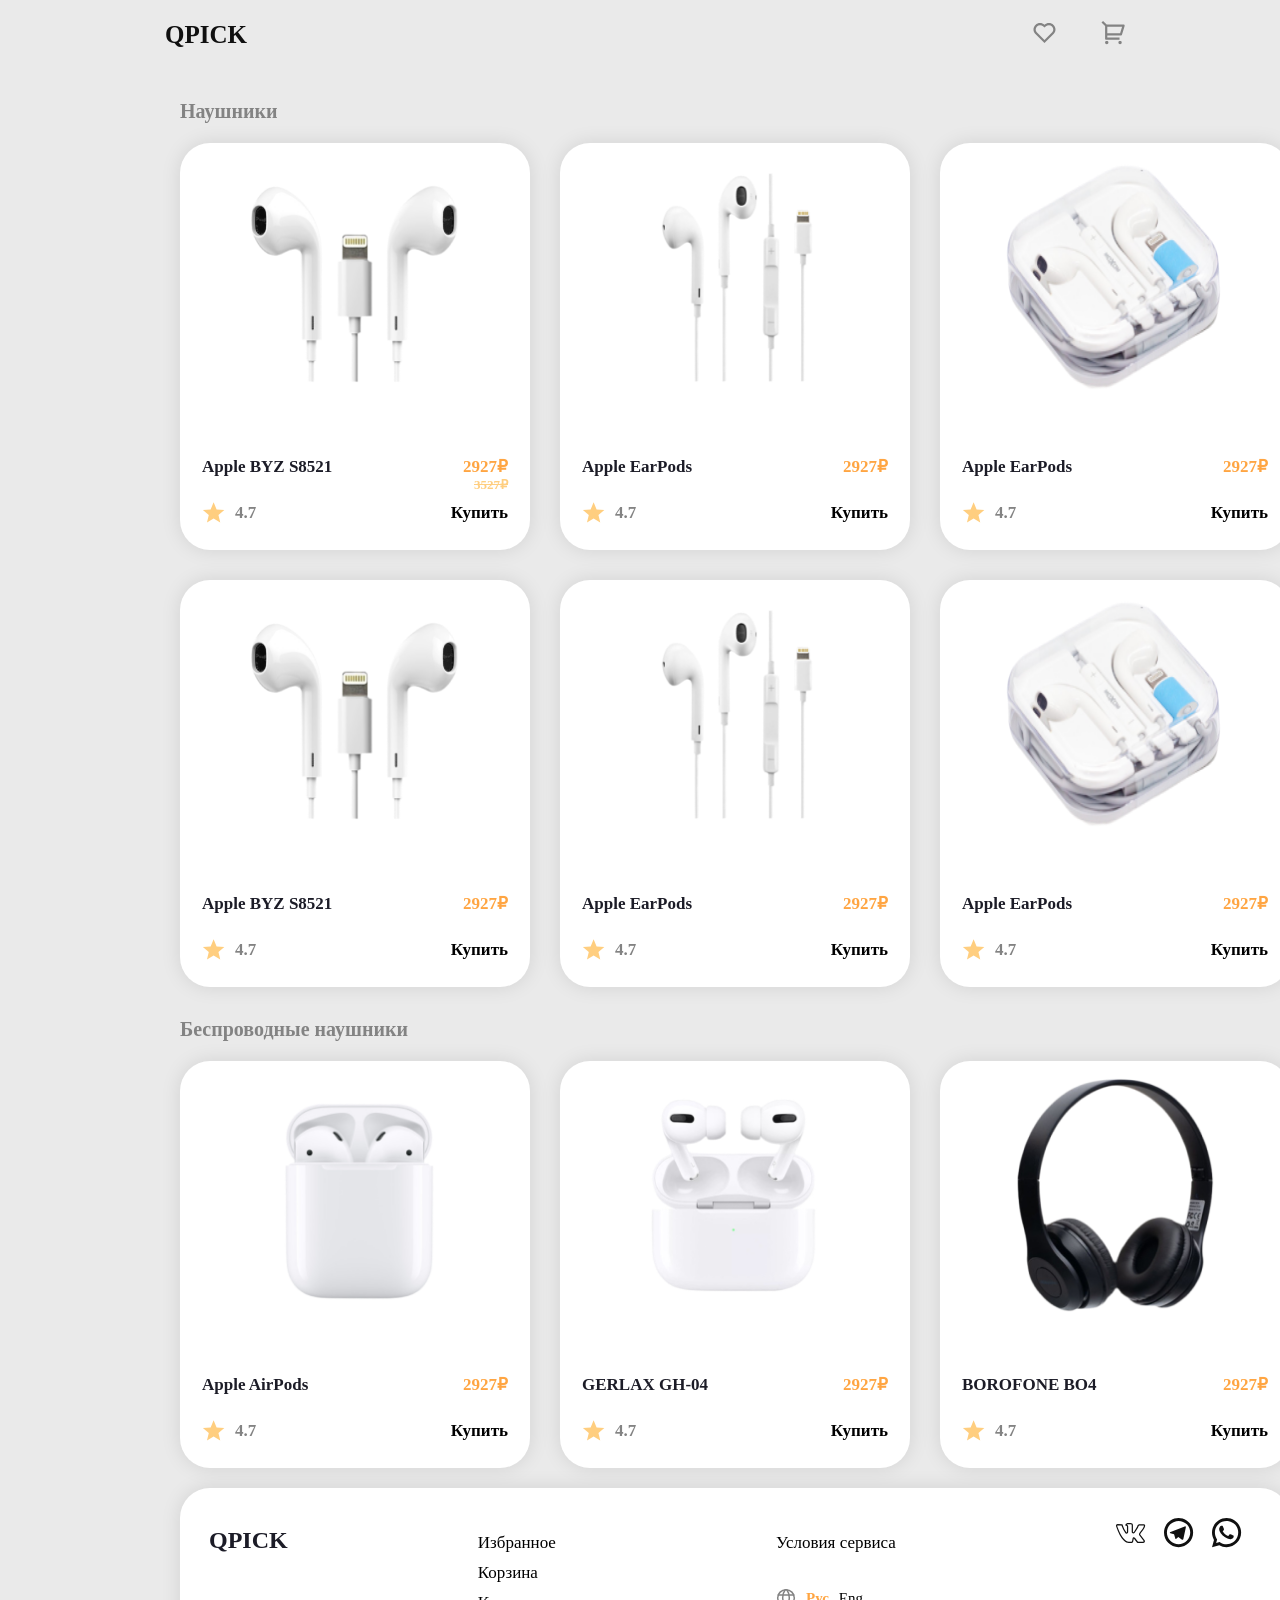
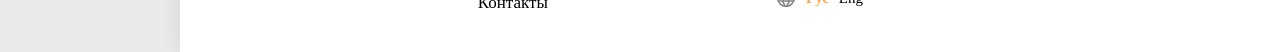
==== Главная.html @ c0a92447 "1" ====
<!DOCTYPE html>
<html lang="en">

<head>
    <meta charset="UTF-8">
    <meta http-equiv="X-UA-Compatible" content="IE=edge">
    <meta name="viewport" content="width=device-width, initial-scale=1.0">
    <title>Главная</title>
    <link rel="stylesheet" href="style.css">
</head>

<body>
    <header>
        <p class="logo">QPICK</p>
        <div class="head">
            <a  href="#"><img class="header__heart" src="img/heart.svg"></a>
            <a  href="Корзина.html"><img class="header__bag" src="img/bag.svg"></a>
        </div>
    </header>

    <section>
        <h1>Наушники</h1>
        <div class="headphones">
            <div class="BYZ">
                <img class="image" src="img/1.png">
                <div class="text">
                    <div class="str1">
                        <p class="zagolovok">Apple BYZ S8521</p>
                        <p class="cena">2927₽</p>
                    </div>

                    <div class="str2">
                        <p class="st_cena">3527₽</p>
                    </div>
                    <div class="str3">
                        <div class="rrr">
                            <img class="star" src="img/star.svg">
                            <p class="rate">4.7</p>
                        </div>
                            <p class="buy">Купить</p>
                    </div>
                </div>
            </div>

            <div class="BYZ2">
                <img class="image" src="img/2.png">
                <div class="text">
                    <div class="str1">
                        <p class="zagolovok">Apple EarPods</p>
                        <p class="cena">2927₽</p>
                    </div>

                    <div class="str2">
                        <p class="st_cena"></p>
                    </div>
                    <div class="str3">
                        <div class="rrr">
                            <img class="star" src="img/star.svg">
                            <p class="rate">4.7</p>
                        </div>
                            <p class="buy">Купить</p>
                    </div>
                </div>
            </div>

            <div class="BYZ3">
                <img class="image" src="img/3.png">
                <div class="text">
                    <div class="str1">
                        <p class="zagolovok">Apple EarPods</p>
                        <p class="cena">2927₽</p>
                    </div>

                    <div class="str2">
                        <p class="st_cena"></p>
                    </div>
                    <div class="str3">
                        <div class="rrr">
                            <img class="star" src="img/star.svg">
                            <p class="rate">4.7</p>
                        </div>
                            <p class="buy">Купить</p>
                    </div>
                </div>
            </div>

            <div class="BYZ4">
                <img class="image" src="img/1.png">
                <div class="text">
                    <div class="str1">
                        <p class="zagolovok">Apple BYZ S8521</p>
                        <p class="cena">2927₽</p>
                    </div>

                    <div class="str2">
                        <p class="st_cena"></p>
                    </div>
                    <div class="str3">
                        <div class="rrr">
                            <img class="star" src="img/star.svg">
                            <p class="rate">4.7</p>
                        </div>
                            <p class="buy">Купить</p>
                    </div>
                </div>
            </div>

            <div class="BYZ5">
                <img class="image" src="img/2.png">
                <div class="text">
                    <div class="str1">
                        <p class="zagolovok">Apple EarPods</p>
                        <p class="cena">2927₽</p>
                    </div>

                    <div class="str2">
                        <p class="st_cena"></p>
                    </div>
                    <div class="str3">
                        <div class="rrr">
                            <img class="star" src="img/star.svg">
                            <p class="rate">4.7</p>
                        </div>
                            <p class="buy">Купить</p>
                    </div>
                </div>
            </div>

            <div class="BYZ6">
                <img class="image" src="img/3.png">
                <div class="text">
                    <div class="str1">
                        <p class="zagolovok">Apple EarPods</p>
                        <p class="cena">2927₽</p>
                    </div>

                    <div class="str2">
                        <p class="st_cena"></p>
                    </div>
                    <div class="str3">
                        <div class="rrr">
                            <img class="star" src="img/star.svg">
                            <p class="rate">4.7</p>
                        </div>
                            <p class="buy">Купить</p>
                    </div>
                </div>
            </div>

        </div>
    </section>

    <section>
        <h1>Беспроводные наушники</h1>
        <div class="headphones">
            <div class="BYZ7">
                <img class="image" src="img/4.png">
                <div class="text">
                    <div class="str1">
                        <p class="zagolovok">Apple AirPods</p>
                        <p class="cena">2927₽</p>
                    </div>

                    <div class="str2">
                        <p class="st_cena"></p>
                    </div>
                    <div class="str3">
                        <div class="rrr">
                            <img class="star" src="img/star.svg">
                            <p class="rate">4.7</p>
                        </div>
                            <p class="buy">Купить</p>
                    </div>
                </div>
            </div>

            <div class="BYZ8">
                <img class="image" src="img/5.png">
                <div class="text">
                    <div class="str1">
                        <p class="zagolovok">GERLAX GH-04</p>
                        <p class="cena">2927₽</p>
                    </div>

                    <div class="str2">
                        <p class="st_cena"></p>
                    </div>
                    <div class="str3">
                        <div class="rrr">
                            <img class="star" src="img/star.svg">
                            <p class="rate">4.7</p>
                        </div>
                            <p class="buy">Купить</p>
                    </div>
                </div>
            </div>

            <div class="BYZ9">
                <img class="image2" src="img/6.png">
                <div class="text">
                    <div class="str1">
                        <p class="zagolovok">BOROFONE BO4</p>
                        <p class="cena">2927₽</p>
                    </div>

                    <div class="str2">
                        <p class="st_cena"></p>
                    </div>
                    <div class="str3">
                        <div class="rrr">
                            <img class="star" src="img/star.svg">
                            <p class="rate">4.7</p>
                        </div>
                            <p class="buy">Купить</p>
                    </div>
                </div>
            </div>

        </div>
    </section>

    <footer>
        <div class="foot">
            <p class="footer__logo">QPICK</p>
            <div class="footer__group">
                <div class="footer__links">
                  <a href="#">Избранное</a>
                  <a href="#">Корзина</a>
                  <a href="#">Контакты</a>
                </div>
            </div>
    
            <div class="footer__group">
                <div class="footer__links2">
                  <a href="#" class="usl">Условия сервиса</a>
                  <div class="language">
                    <img class="globus" src="img/globus.svg">
                    <a href="#" class="ru">Рус</a>
                    <a href="#" class="en">Eng</a>
                  </div>
                </div>
            </div>
            
            <div class="footer__group">
                <div class="footer__links3">
                    <img class="smm" src="img/VK.svg">
                    <img class="smm" src="img/Telegram.svg">
                    <img class="smm" src="img/Whatsapp.svg">
    
                </div>
            </div>
        </div>
    </footer>

    <script src="./constants/catalog.js"></script>
    <script src="./constants/root.js"></script>

    <script src="header.js"></script>
    <script src="products.js"></script>
    <script src="shopping.js"></script>
</body>

</html>
---- style.css ----
body {
  background-color: #eaeaea;
  font-family: "Montserrat";
  font-style: normal;
  font-weight: 600;
  color: #1c1c27;

  margin: 0;
  display: flex;
  flex-direction: column;
  min-height: 100vh;
}

main {
    flex-grow: 1;
}

header {
  display: flex;
  justify-content: space-between;
  align-items: center;
  margin-left: 165px;
  margin-right: 140px;
}

h1 {
  margin-top: 30px;
  margin-bottom: 20px;
  margin-left: 180px;

  font-family: "Montserrat";
  font-style: normal;
  font-weight: 600;
  font-size: 20px;
  line-height: 24px;

  color: #838383;
}

.logo {
  margin-top: 15px;
  margin-bottom: 15px;

  font-weight: 700;
  font-size: 25px;
  line-height: 30px;

  color: #101010;
}

.head {
  display: flex;
  align-items: center;
}

.header__heart {
  margin-top: 20px;
  margin-bottom: 20px;
}

.header__bag {
  margin: 20px 15px 20px 45px;
}

.headphones {
  display: grid;
  /* grid-template-columns: repeat(3, 1fr); */
  grid-template-columns: 350px 350px 350px;
  grid-gap: 30px;

  width: 1110px;
  margin-left: 180px;
  margin-right: calc(100% - 180px);
}

.BYZ,
.BYZ2,
.BYZ3,
.BYZ4,
.BYZ5,
.BYZ6,
.BYZ7,
.BYZ8,
.BYZ9 {
  display: flex;
  flex-direction: column;
  /* margin-bottom: 30px; */

  width: 350px;
  height: 407px;

  background: #ffffff;
  box-shadow: 0px 0px 20px rgba(0, 0, 0, 0.1);
  border-radius: 30px;

  position: relative;
}

.image {
  width: 220px;
  height: 237px;

  display: block;
  margin: 15px auto 54px auto;
}

.image2 {
  width: 200px;
  height: 237px;

  display: block;
  margin: 15px auto 54px auto;
}

.text {
  display: flex;
  flex-direction: column;
  justify-content: space-between;

  margin-top: 0;

  position: absolute;
  bottom: 0;
  width: 100%;
}

.str1 {
  display: flex;
  justify-content: space-between;
  align-items: center;

  margin: 0 22px 0 22px;
}

.zagolovok {
  margin-top: 0;
  margin-bottom: 0;

  font-size: 17px;
  line-height: 21px;
}

.cena {
  margin-left: auto;
  margin-top: 0;
  margin-bottom: 0;

  font-size: 17px;
  line-height: 21px;

  color: #ffa542;
}

.str2 {
  display: flex;

  justify-content: flex-end;
  align-items: center;
  margin: 0 22px 0 22px;
  height: 15px;
}

.st_cena {
  font-size: 13px;
  line-height: 16px;

  text-decoration-line: line-through;

  color: #ffce7f;
}

.str3 {
  display: flex;
  justify-content: space-between;
  align-items: center;

  margin: 9px 22px 26px 22px;
}

.rrr {
  display: flex;
  flex-direction: row;
}

.star {
  width: 23px;
  height: 23px;
  margin-right: 10px;
}

.rate {
  margin: 0;
  display: flex;
  align-items: center;

  font-size: 17px;
  line-height: 21px;

  color: #838383;
}

.rate p {
  margin: 0;
}

.buy {
  margin: 0;

  font-size: 17px;
  line-height: 21px;

  color: #000000;
}

/* footer */

footer {
    position: relative;
    flex-shrink: 0;

    height: 150px;
    width: 100%;
  }

  .foot {
    border-top-left-radius: 20px;
    border-top-right-radius: 20px;

    display: flex;
    justify-content: space-between;
    align-items: baseline;
    width: 1110px;

    background: #FFFFFF;
    box-shadow: 0px 0px 20px rgba(0, 0, 0, 0.1);
    border-radius: 30px 30px 0px 0px;

    margin-top: 20px;
    margin-left: 180px;
    margin-right: 150px;
  }
  
  .footer__logo {
    font-size: 24px;
    font-weight: bold;
    margin: 29px 0 0 29px;
  }
  
  .footer__group {
    margin: 30px 30px 30px 0;
  }
  
  .footer__links {
    display: flex;
    flex-direction: column;
  }

  .footer__links a {
    font-weight: 400;
    font-size: 17px;
    line-height: 21px;
    text-decoration: none;

    margin-bottom: 9px;
    
    color: #000000;
  }

  .footer__links2 a {
    line-height: 21px;
    text-decoration: none;
  }

.usl {
    font-weight: 400;
    font-size: 17px;
    line-height: 21px;

    color: #000000;
}

.footer__links3 {
    display: flex;
    flex-direction: row;
  }
  
  .language {
    display: flex;
    align-items: flex-start;
    margin-top: 35px;
  }
  
  .language a {
    margin-left: 10px;
  }
  
  .smm {
    width: 30px;
    margin-right: 18px;
  }

.ru {
    font-weight: 700;
    font-size: 15px;
    line-height: 18px;
    
    color: #FFA542;
  }

  .en {
    font-weight: 500;
    font-size: 15px;
    line-height: 18px;

    color: #000000;
  }
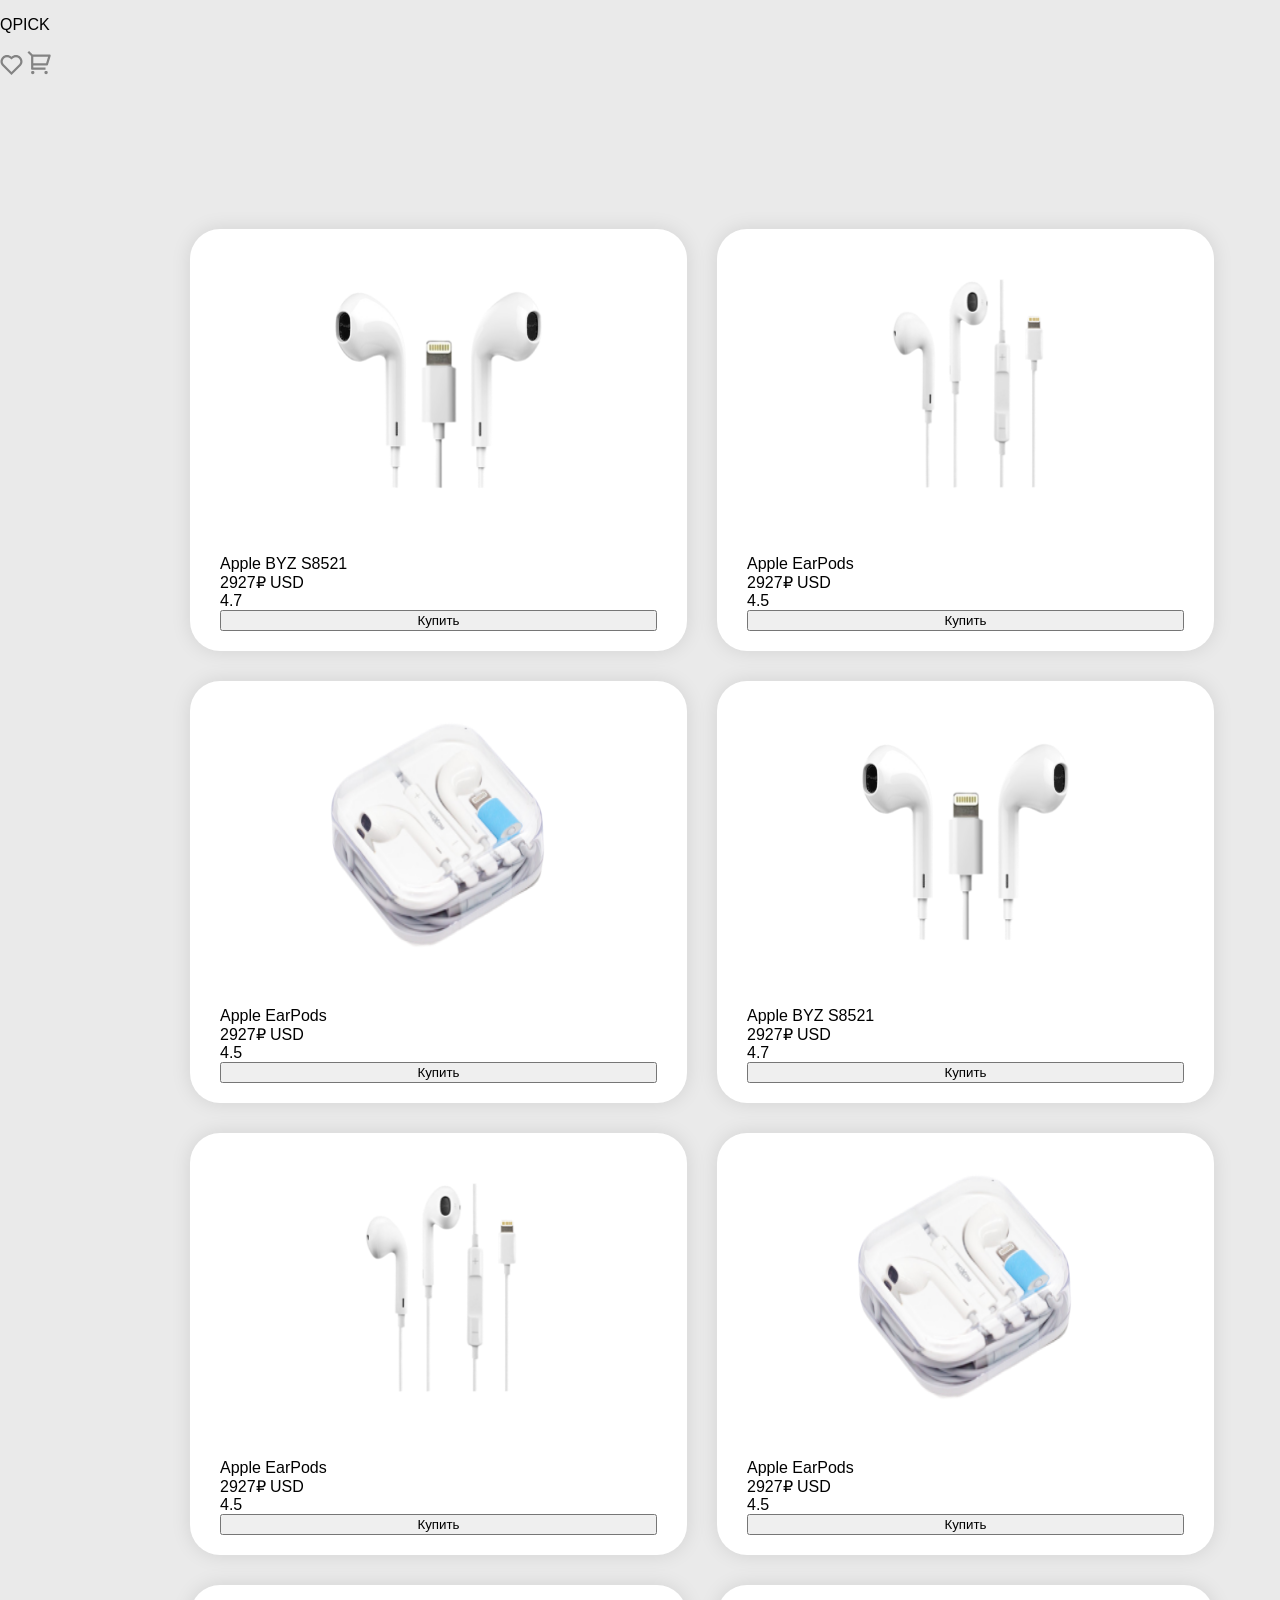
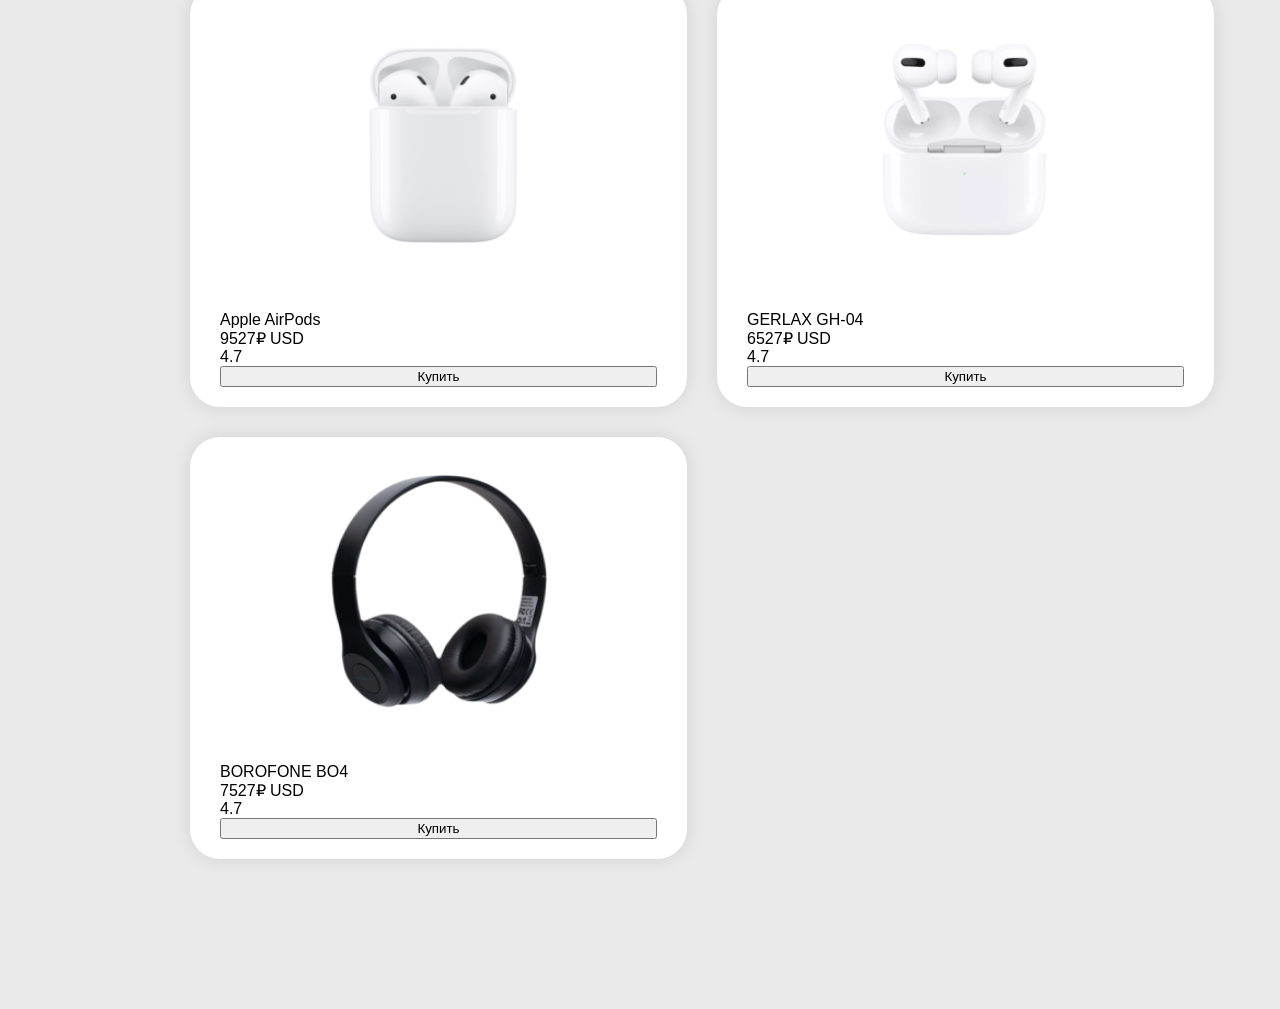
==== commit 521ffdd4: "1" ====
--- a/Главная.html
+++ b/Главная.html
@@ -18,7 +18,9 @@
         </div>
     </header>
 
-    <section>
+    <div id="products"></div>
+
+    <!-- <section>
         <h1>Наушники</h1>
         <div class="headphones">
             <div class="BYZ">
@@ -217,9 +219,9 @@
             </div>
 
         </div>
-    </section>
-
-    <footer>
+    </section> -->
+
+    <!-- <footer>
         <div class="foot">
             <p class="footer__logo">QPICK</p>
             <div class="footer__group">
@@ -250,14 +252,14 @@
                 </div>
             </div>
         </div>
-    </footer>
+    </footer> -->
 
     <script src="./constants/catalog.js"></script>
     <script src="./constants/root.js"></script>
-
-    <script src="header.js"></script>
+    <script src="./utils/SessionStorage.js"></script>
+
     <script src="products.js"></script>
-    <script src="shopping.js"></script>
+    <link rel="stylesheet" href="products.css">
 </body>
 
 </html>
--- a/style.css
+++ b/style.css
@@ -1,4 +1,28 @@
+:root {
+  --color-white: #fff;
+  --color-light: #EAEAEA;
+  --color-grey: #838383;
+  --color-dark: #000000;
+  --color-yellow: #FFA542;
+
+  --spacing-small: 10px;
+  --spacing-medium: 30px;
+  --spacing-large: 150px;
+
+  --box-shadow: 0px 0px 20px rgba(0, 0, 0, 0.1);
+  --border-radius: 30px;
+}
+
 body {
+  margin: 0;
+  padding: 0;
+  font-family: 'Montserrat', sans-serif;
+  background-color: var(--color-light);
+}
+
+
+
+/* body {
   background-color: #eaeaea;
   font-family: "Montserrat";
   font-style: normal;
@@ -64,7 +88,6 @@
 
 .headphones {
   display: grid;
-  /* grid-template-columns: repeat(3, 1fr); */
   grid-template-columns: 350px 350px 350px;
   grid-gap: 30px;
 
@@ -84,7 +107,6 @@
 .BYZ9 {
   display: flex;
   flex-direction: column;
-  /* margin-bottom: 30px; */
 
   width: 350px;
   height: 407px;
@@ -212,7 +234,6 @@
   color: #000000;
 }
 
-/* footer */
 
 footer {
     position: relative;
@@ -313,4 +334,4 @@
     line-height: 18px;
 
     color: #000000;
-  }+  } */
--- a/products.css
+++ b/products.css
@@ -0,0 +1,46 @@
+.products-container {
+    display: grid;
+    grid-template-columns: repeat(auto-fit, minmax(410px, 1fr));
+    grid-gap: 30px;
+
+    width: 80%;
+    /* margin: auto; */
+    /* margin-left: 180px; */
+    margin: var(--spacing-large);
+}
+
+.products-element {
+    display: flex;
+    flex-direction: column;
+    justify-content: end;
+
+    padding: 20px 30px;
+
+    background-color: var(--color-white);
+    box-shadow: var(--box-shadow);
+    border-radius: var(--border-radius);
+}
+
+.products-element__img {
+    width: 220px;
+    height: 237px;
+  
+    display: block;
+    margin: 15px auto 54px auto;
+}
+
+.products-element__title {
+    /* margin-left: 22px; */
+}
+
+.products-element__price {
+
+}
+
+.products-element-rate {
+
+}
+
+.products-element__btn {
+
+}
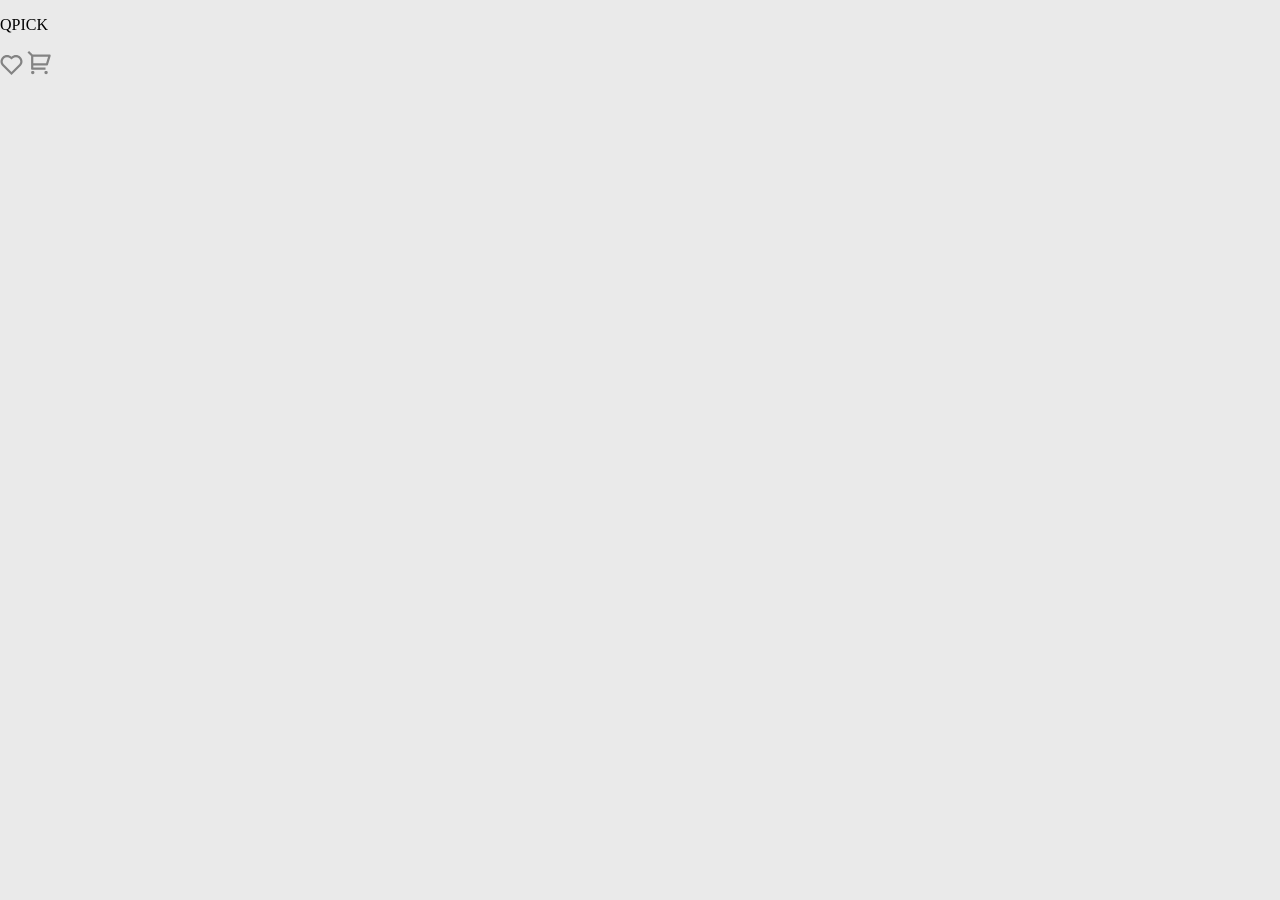
==== commit 95ab8f6a: "1" ====
--- a/Главная.html
+++ b/Главная.html
@@ -259,7 +259,7 @@
     <script src="./utils/SessionStorage.js"></script>
 
     <script src="products.js"></script>
-    <link rel="stylesheet" href="products.css">
+    <link rel="stylesheet" href="product.css">
 </body>
 
 </html>
--- a/style.css
+++ b/style.css
@@ -5,7 +5,7 @@
   --color-dark: #000000;
   --color-yellow: #FFA542;
 
-  --spacing-small: 10px;
+  --spacing-small: 15px;
   --spacing-medium: 30px;
   --spacing-large: 150px;
 
@@ -16,7 +16,8 @@
 body {
   margin: 0;
   padding: 0;
-  font-family: 'Montserrat', sans-serif;
+  font-family: 'Montserrat';
+  font-style: normal;
   background-color: var(--color-light);
 }
 
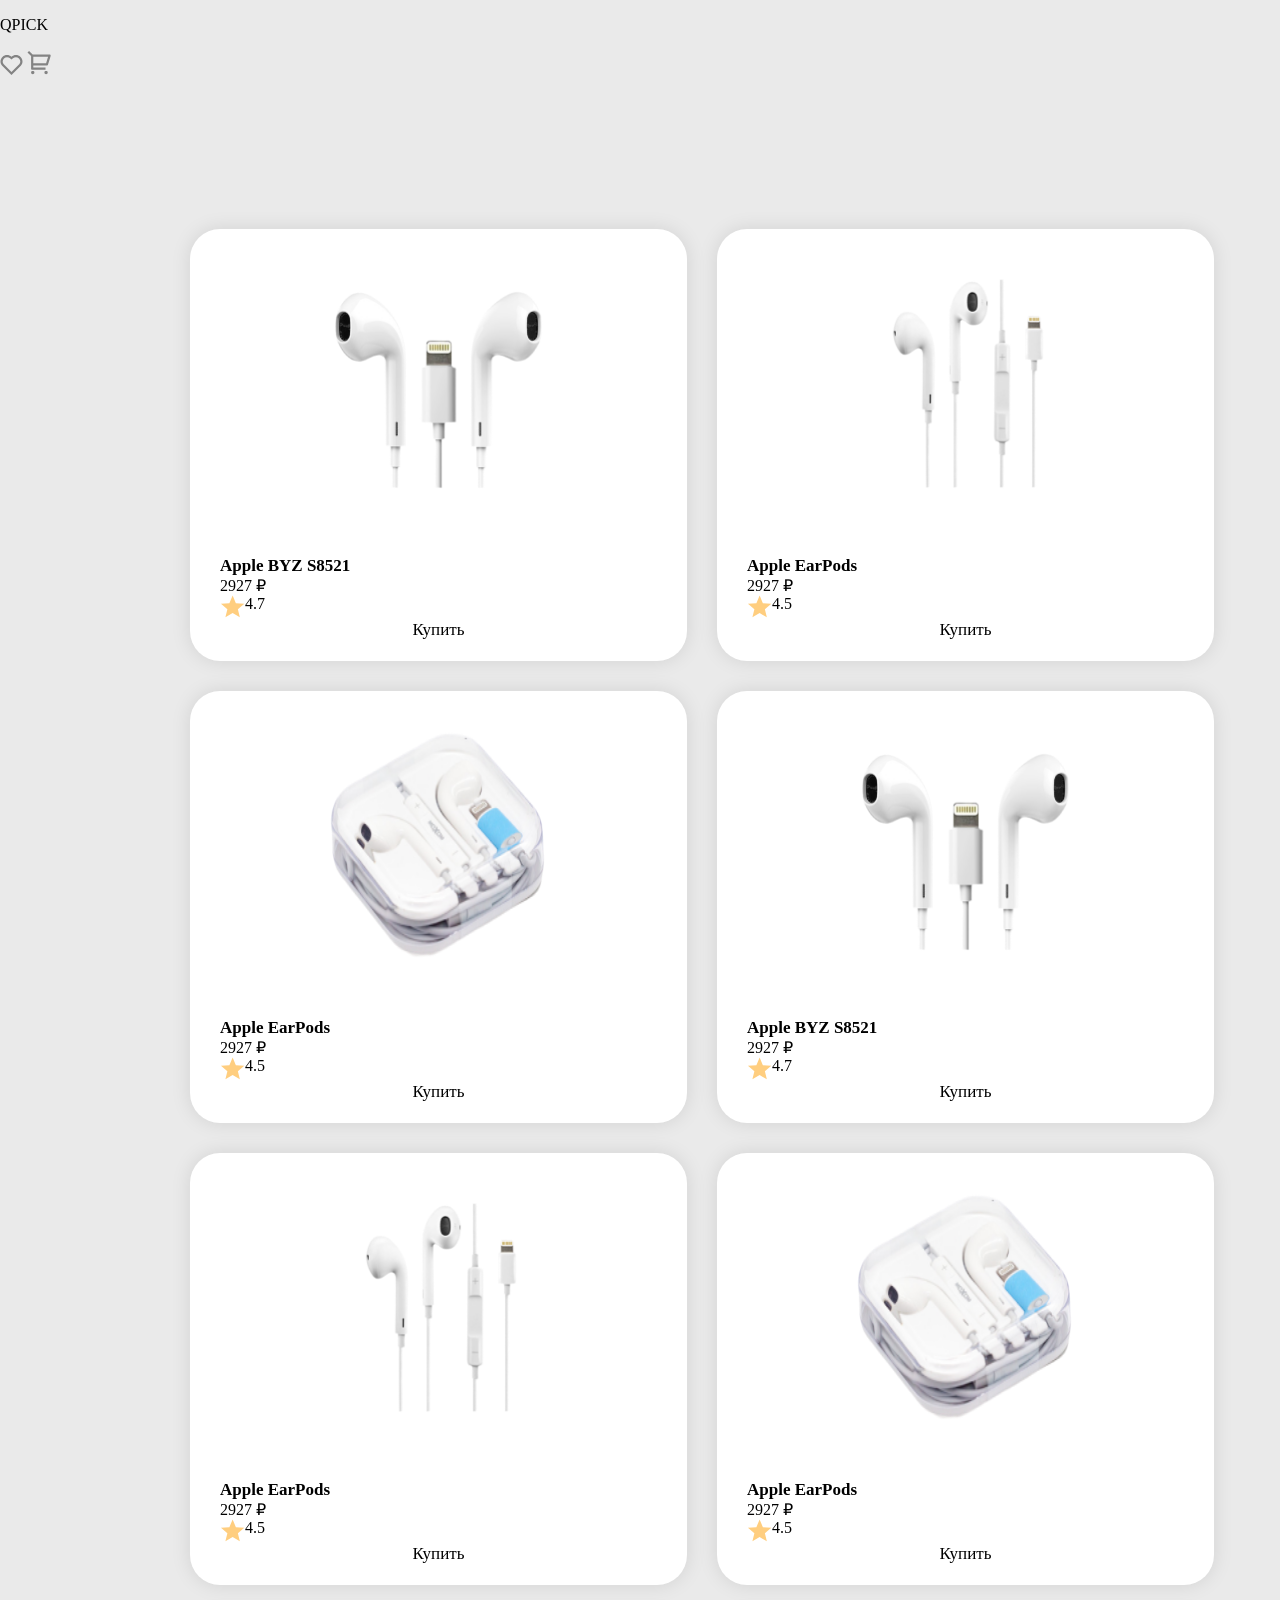
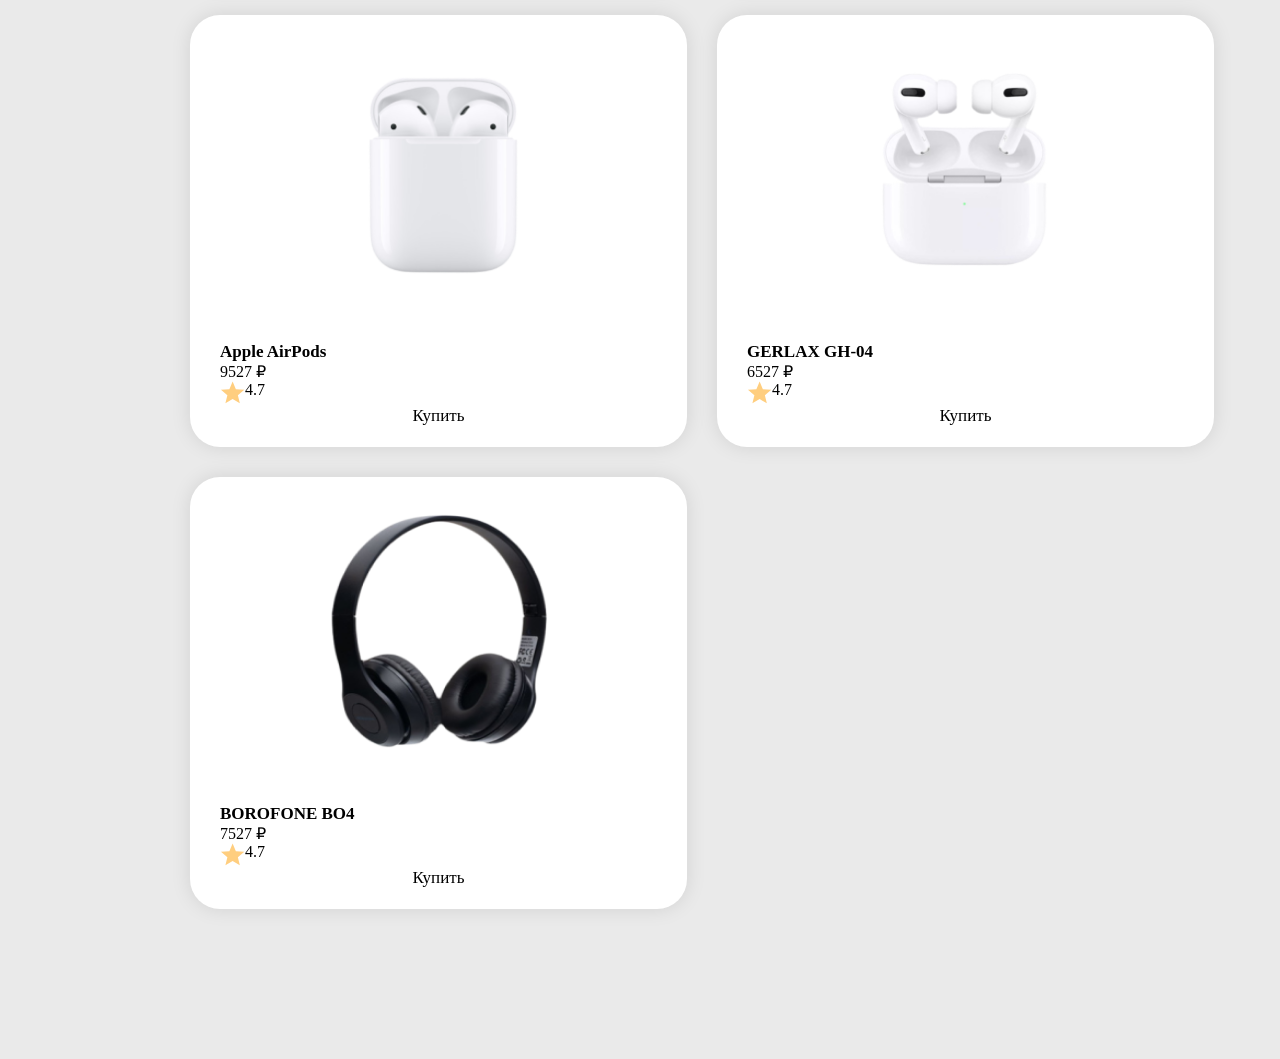
==== commit 3b180326: "1" ====
--- a/Главная.html
+++ b/Главная.html
@@ -259,7 +259,7 @@
     <script src="./utils/SessionStorage.js"></script>
 
     <script src="products.js"></script>
-    <link rel="stylesheet" href="product.css">
+    <link rel="stylesheet" href="products.css">
 </body>
 
 </html>
--- a/products.css
+++ b/products.css
@@ -0,0 +1,65 @@
+.products-container {
+    display: grid;
+    grid-template-columns: repeat(auto-fit, minmax(410px, 1fr));
+    grid-gap: 30px;
+
+    width: 80%;
+    /* margin: auto; */
+    /* margin-left: 180px; */
+    margin: var(--spacing-large);
+}
+
+.products-element {
+    display: flex;
+    flex-direction: column;
+    justify-content: end;
+
+    padding: 20px 30px;
+
+    background-color: var(--color-white);
+    box-shadow: var(--box-shadow);
+    border-radius: var(--border-radius);
+}
+
+.products-element__img {
+    width: 220px;
+    height: 237px;
+  
+    margin: 15px auto 54px auto;
+}
+
+.products-element__title {
+    font-weight: 600;
+    font-size: 17px;
+    line-height: 21px;
+}
+
+.products-element__price {
+
+}
+
+.products-element-rating {
+    display: flex;
+    flex-direction: row;
+}
+
+.products-element-star {
+    height: 23px;
+}
+
+.products-element-rate {
+
+}
+
+.products-element__btn {
+    border: none;
+    background-color: transparent;
+    /* margin: auto 26px 26px auto; */
+
+    font-family: 'Montserrat';
+    font-style: normal;
+    font-size: 17px;
+    line-height: 21px;
+  
+    color: #000000;
+}
